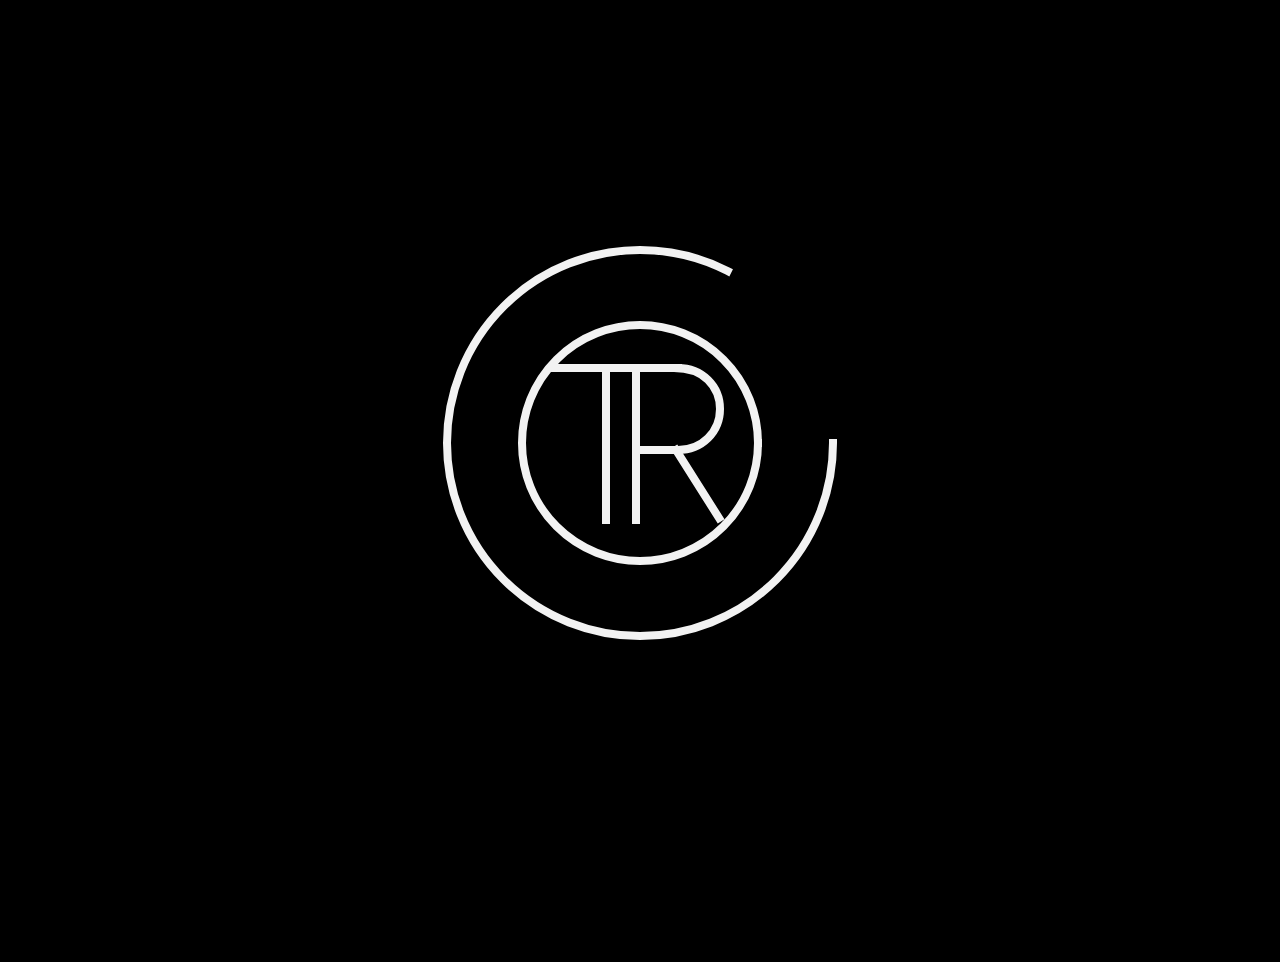
==== index2.html @ 8cea0809 "tmpests" ====
<!DOCTYPE html>
<html lang="en">
<head>
	<meta charset="UTF-8">
	<meta name="viewport" content="width=device-width, initial-scale=1.0">
	<title>TR Monogram Logo Animation</title>
	<style>
		body {
			background: #000;
			margin: 0;
			height: 100vh;
			display: flex;
			align-items: center;
			justify-content: center;
		}
		.logo-svg {
			opacity: 0;
			transform: scale(0.8);
			transition: opacity 1s ease, transform 1.2s cubic-bezier(.68,-0.55,.27,1.55);
		}
		.logo-svg.visible {
			opacity: 1;
			transform: scale(1);
		}
		.logo-svg g > * {
			stroke-dasharray: 1000;
			stroke-dashoffset: 1000;
		}
		.logo-svg.visible g > * {
			animation: draw 5s forwards;
		}
		.logo-svg.pulse {
			animation: pulse 3.5s ease-in-out infinite;
			filter: drop-shadow(0 0 12px #F2F2F2) drop-shadow(0 0 24px #F2F2F2);
		}
		@keyframes draw {
			to {
				stroke-dashoffset: 0;
			}
		}
		@keyframes pulse {
			0% {
				transform: scale(1);
				filter: drop-shadow(0 0 12px #F2F2F2) drop-shadow(0 0 24px #F2F2F2);
			}
			50% {
				transform: scale(1.04);
				filter: drop-shadow(0 0 20px #F2F2F2) drop-shadow(0 0 40px #F2F2F2);
			}
			100% {
				transform: scale(1);
				filter: drop-shadow(0 0 12px #F2F2F2) drop-shadow(0 0 24px #F2F2F2);
			}
		}
	</style>
</head>
<body>
	<svg class="logo-svg" xmlns="http://www.w3.org/2000/svg" viewBox="0 0 1024 1024" width="1024" height="1024" role="img" aria-label="TR circular monogram logo">
		<!-- Transparent background: removed rect -->
		<g fill="none" stroke="#F2F2F2" stroke-linecap="square" stroke-linejoin="round">
			<circle cx="512" cy="505" r="193" stroke-width="8"/>
			<circle cx="512" cy="505" r="118" stroke-width="8"/>

			<!-- T -->
			<path d="M 427 430 L 510 430" stroke-width="8"/>
			<path d="M 478 430 L 478 582" stroke-width="8"/>

			<!-- R -->
			<path d="M 508 430 L 508 582" stroke-width="8"/>
			<path d="M 508 430 L 550 430" stroke-width="8"/>
			<path d="M 550 430
							 C 574 430, 592 448, 592 471
							 C 592 494, 574 512, 550 512
							 L 508 512" stroke-width="8"/>
			<path d="M 548 512 L 591 580" stroke-width="8"/>
		</g>
	</svg>
	<script>
		window.addEventListener('DOMContentLoaded', () => {
			const svg = document.querySelector('.logo-svg');
			setTimeout(() => {
				svg.classList.add('visible');
				// Wait for the draw animation to finish (5s)
				setTimeout(() => {
					svg.classList.add('pulse');
				}, 5000);
			}, 300);
		});
	</script>
</body>
</html>
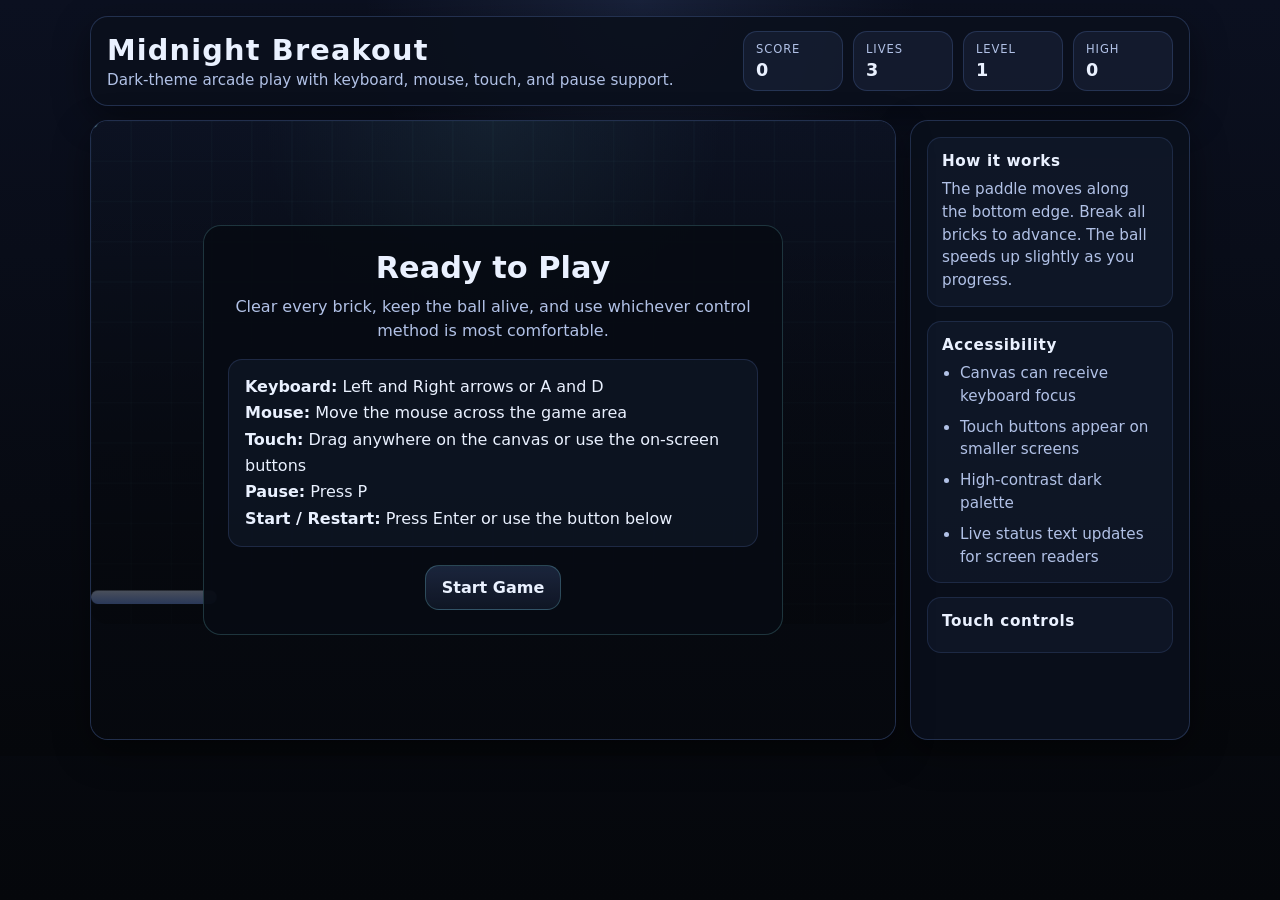
==== commit 24cac429: "breakout 1s" ====
--- a/index2.html
+++ b/index2.html
@@ -1,91 +1,894 @@
 <!DOCTYPE html>
 <html lang="en">
 <head>
-	<meta charset="UTF-8">
-	<meta name="viewport" content="width=device-width, initial-scale=1.0">
-	<title>TR Monogram Logo Animation</title>
-	<style>
-		body {
-			background: #000;
-			margin: 0;
-			height: 100vh;
-			display: flex;
-			align-items: center;
-			justify-content: center;
-		}
-		.logo-svg {
-			opacity: 0;
-			transform: scale(0.8);
-			transition: opacity 1s ease, transform 1.2s cubic-bezier(.68,-0.55,.27,1.55);
-		}
-		.logo-svg.visible {
-			opacity: 1;
-			transform: scale(1);
-		}
-		.logo-svg g > * {
-			stroke-dasharray: 1000;
-			stroke-dashoffset: 1000;
-		}
-		.logo-svg.visible g > * {
-			animation: draw 5s forwards;
-		}
-		.logo-svg.pulse {
-			animation: pulse 3.5s ease-in-out infinite;
-			filter: drop-shadow(0 0 12px #F2F2F2) drop-shadow(0 0 24px #F2F2F2);
-		}
-		@keyframes draw {
-			to {
-				stroke-dashoffset: 0;
-			}
-		}
-		@keyframes pulse {
-			0% {
-				transform: scale(1);
-				filter: drop-shadow(0 0 12px #F2F2F2) drop-shadow(0 0 24px #F2F2F2);
-			}
-			50% {
-				transform: scale(1.04);
-				filter: drop-shadow(0 0 20px #F2F2F2) drop-shadow(0 0 40px #F2F2F2);
-			}
-			100% {
-				transform: scale(1);
-				filter: drop-shadow(0 0 12px #F2F2F2) drop-shadow(0 0 24px #F2F2F2);
-			}
-		}
-	</style>
+  <meta charset="UTF-8" />
+  <meta name="viewport" content="width=device-width, initial-scale=1.0, viewport-fit=cover" />
+  <title>Midnight Breakout</title>
+  <style>
+    :root {
+      --bg: #05070b;
+      --bg-2: #0b1020;
+      --panel: rgba(10, 16, 28, 0.9);
+      --panel-border: rgba(122, 162, 255, 0.22);
+      --text: #eaf1ff;
+      --muted: #b1c1e6;
+      --accent: #7aa2ff;
+      --accent-2: #8af7ff;
+      --success: #83f2a3;
+      --warning: #ffd166;
+      --danger: #ff7b91;
+      --brick-1: #7aa2ff;
+      --brick-2: #9b8cff;
+      --brick-3: #59d7ff;
+      --brick-4: #7ff2c4;
+      --shadow: 0 12px 36px rgba(0, 0, 0, 0.42);
+      --radius: 18px;
+      --focus: 0 0 0 3px rgba(138, 247, 255, 0.3);
+    }
+
+    * { box-sizing: border-box; }
+
+    html, body {
+      margin: 0;
+      min-height: 100%;
+      background:
+        radial-gradient(circle at top, rgba(122, 162, 255, 0.12), transparent 28%),
+        linear-gradient(180deg, var(--bg-2), var(--bg));
+      color: var(--text);
+      font-family: Inter, system-ui, -apple-system, BlinkMacSystemFont, "Segoe UI", sans-serif;
+    }
+
+    body {
+      display: grid;
+      place-items: center;
+      padding: 16px;
+    }
+
+    .app {
+      width: min(100%, 1100px);
+      display: grid;
+      gap: 14px;
+    }
+
+    .topbar {
+      display: flex;
+      flex-wrap: wrap;
+      align-items: center;
+      justify-content: space-between;
+      gap: 12px;
+      padding: 14px 16px;
+      background: var(--panel);
+      border: 1px solid var(--panel-border);
+      border-radius: var(--radius);
+      box-shadow: var(--shadow);
+    }
+
+    .title-wrap h1 {
+      margin: 0;
+      font-size: clamp(1.25rem, 1rem + 1vw, 2rem);
+      letter-spacing: 0.04em;
+    }
+
+    .title-wrap p {
+      margin: 4px 0 0;
+      color: var(--muted);
+      font-size: 0.95rem;
+    }
+
+    .stats {
+      display: flex;
+      flex-wrap: wrap;
+      gap: 10px;
+      align-items: center;
+    }
+
+    .stat {
+      min-width: 100px;
+      padding: 10px 12px;
+      background: rgba(122, 162, 255, 0.08);
+      border: 1px solid rgba(122, 162, 255, 0.18);
+      border-radius: 14px;
+    }
+
+    .stat-label {
+      display: block;
+      color: var(--muted);
+      font-size: 0.72rem;
+      text-transform: uppercase;
+      letter-spacing: 0.08em;
+      margin-bottom: 4px;
+    }
+
+    .stat-value {
+      font-size: 1.1rem;
+      font-weight: 700;
+    }
+
+    .game-shell {
+      display: grid;
+      grid-template-columns: minmax(0, 1fr) 280px;
+      gap: 14px;
+    }
+
+    .play-area,
+    .side-panel {
+      background: var(--panel);
+      border: 1px solid var(--panel-border);
+      border-radius: var(--radius);
+      box-shadow: var(--shadow);
+    }
+
+    .play-area {
+      position: relative;
+      overflow: hidden;
+      min-height: 620px;
+    }
+
+    canvas {
+      display: block;
+      width: 100%;
+      height: auto;
+      aspect-ratio: 16 / 10;
+      background:
+        radial-gradient(circle at 50% 0%, rgba(138, 247, 255, 0.08), transparent 36%),
+        linear-gradient(180deg, #0e1528 0%, #060911 100%);
+      touch-action: none;
+      border-radius: calc(var(--radius) - 2px);
+      outline: none;
+    }
+
+    .overlay {
+      position: absolute;
+      inset: 0;
+      display: grid;
+      place-items: center;
+      padding: 24px;
+      background: linear-gradient(180deg, rgba(5, 7, 11, 0.2), rgba(5, 7, 11, 0.82));
+      transition: opacity 160ms ease;
+    }
+
+    .overlay.hidden {
+      opacity: 0;
+      pointer-events: none;
+    }
+
+    .dialog {
+      width: min(100%, 580px);
+      padding: 24px;
+      border-radius: 18px;
+      background: rgba(7, 11, 20, 0.94);
+      border: 1px solid rgba(138, 247, 255, 0.18);
+      text-align: center;
+    }
+
+    .dialog h2 {
+      margin: 0 0 10px;
+      font-size: clamp(1.4rem, 1.1rem + 1vw, 2.2rem);
+    }
+
+    .dialog p {
+      margin: 0 0 16px;
+      color: var(--muted);
+      line-height: 1.5;
+    }
+
+    .controls-list {
+      margin: 0 0 18px;
+      padding: 14px 16px;
+      list-style: none;
+      text-align: left;
+      background: rgba(122, 162, 255, 0.06);
+      border: 1px solid rgba(122, 162, 255, 0.16);
+      border-radius: 14px;
+      color: var(--text);
+      line-height: 1.65;
+    }
+
+    button,
+    .touch-btn {
+      appearance: none;
+      border: 1px solid rgba(138, 247, 255, 0.22);
+      background: linear-gradient(180deg, rgba(122, 162, 255, 0.18), rgba(122, 162, 255, 0.08));
+      color: var(--text);
+      border-radius: 14px;
+      padding: 12px 16px;
+      font: inherit;
+      font-weight: 700;
+      cursor: pointer;
+      transition: transform 120ms ease, box-shadow 120ms ease, border-color 120ms ease;
+    }
+
+    button:hover,
+    .touch-btn:hover {
+      transform: translateY(-1px);
+      box-shadow: 0 10px 24px rgba(122, 162, 255, 0.15);
+    }
+
+    button:focus-visible,
+    .touch-btn:focus-visible,
+    canvas:focus-visible {
+      outline: none;
+      box-shadow: var(--focus);
+      border-color: rgba(138, 247, 255, 0.65);
+    }
+
+    .side-panel {
+      padding: 16px;
+      display: grid;
+      align-content: start;
+      gap: 14px;
+    }
+
+    .side-panel section {
+      padding: 14px;
+      border-radius: 14px;
+      background: rgba(122, 162, 255, 0.05);
+      border: 1px solid rgba(122, 162, 255, 0.14);
+    }
+
+    .side-panel h3 {
+      margin: 0 0 8px;
+      font-size: 0.95rem;
+      letter-spacing: 0.04em;
+    }
+
+    .side-panel p,
+    .side-panel li {
+      margin: 0;
+      color: var(--muted);
+      line-height: 1.5;
+      font-size: 0.95rem;
+    }
+
+    .side-panel ul {
+      margin: 0;
+      padding-left: 18px;
+      display: grid;
+      gap: 8px;
+    }
+
+    .touch-controls {
+      display: none;
+      grid-template-columns: 1fr 1fr 1fr;
+      gap: 10px;
+    }
+
+    .touch-btn {
+      min-height: 58px;
+      user-select: none;
+      -webkit-user-select: none;
+      touch-action: manipulation;
+    }
+
+    .sr-only {
+      position: absolute;
+      width: 1px;
+      height: 1px;
+      padding: 0;
+      margin: -1px;
+      overflow: hidden;
+      clip: rect(0, 0, 0, 0);
+      white-space: nowrap;
+      border: 0;
+    }
+
+    @media (max-width: 920px) {
+      .game-shell {
+        grid-template-columns: 1fr;
+      }
+
+      .play-area {
+        min-height: auto;
+      }
+
+      .touch-controls {
+        display: grid;
+      }
+    }
+
+    @media (prefers-reduced-motion: reduce) {
+      *, *::before, *::after {
+        animation: none !important;
+        transition: none !important;
+        scroll-behavior: auto !important;
+      }
+    }
+  </style>
 </head>
 <body>
-	<svg class="logo-svg" xmlns="http://www.w3.org/2000/svg" viewBox="0 0 1024 1024" width="1024" height="1024" role="img" aria-label="TR circular monogram logo">
-		<!-- Transparent background: removed rect -->
-		<g fill="none" stroke="#F2F2F2" stroke-linecap="square" stroke-linejoin="round">
-			<circle cx="512" cy="505" r="193" stroke-width="8"/>
-			<circle cx="512" cy="505" r="118" stroke-width="8"/>
-
-			<!-- T -->
-			<path d="M 427 430 L 510 430" stroke-width="8"/>
-			<path d="M 478 430 L 478 582" stroke-width="8"/>
-
-			<!-- R -->
-			<path d="M 508 430 L 508 582" stroke-width="8"/>
-			<path d="M 508 430 L 550 430" stroke-width="8"/>
-			<path d="M 550 430
-							 C 574 430, 592 448, 592 471
-							 C 592 494, 574 512, 550 512
-							 L 508 512" stroke-width="8"/>
-			<path d="M 548 512 L 591 580" stroke-width="8"/>
-		</g>
-	</svg>
-	<script>
-		window.addEventListener('DOMContentLoaded', () => {
-			const svg = document.querySelector('.logo-svg');
-			setTimeout(() => {
-				svg.classList.add('visible');
-				// Wait for the draw animation to finish (5s)
-				setTimeout(() => {
-					svg.classList.add('pulse');
-				}, 5000);
-			}, 300);
-		});
-	</script>
+  <main class="app">
+    <header class="topbar">
+      <div class="title-wrap">
+        <h1>Midnight Breakout</h1>
+        <p>Dark-theme arcade play with keyboard, mouse, touch, and pause support.</p>
+      </div>
+      <div class="stats" aria-label="Game stats">
+        <div class="stat"><span class="stat-label">Score</span><span class="stat-value" id="score">0</span></div>
+        <div class="stat"><span class="stat-label">Lives</span><span class="stat-value" id="lives">3</span></div>
+        <div class="stat"><span class="stat-label">Level</span><span class="stat-value" id="level">1</span></div>
+        <div class="stat"><span class="stat-label">High</span><span class="stat-value" id="high">0</span></div>
+      </div>
+    </header>
+
+    <div class="game-shell">
+      <section class="play-area" aria-label="Game area">
+        <canvas id="game" width="960" height="600" tabindex="0" aria-describedby="gameStatus"></canvas>
+        <p id="gameStatus" class="sr-only" aria-live="polite">Game ready. Press start to begin.</p>
+
+        <div class="overlay" id="overlay">
+          <div class="dialog">
+            <h2 id="overlayTitle">Ready to Play</h2>
+            <p id="overlayText">Clear every brick, keep the ball alive, and use whichever control method is most comfortable.</p>
+            <ul class="controls-list">
+              <li><strong>Keyboard:</strong> Left and Right arrows or A and D</li>
+              <li><strong>Mouse:</strong> Move the mouse across the game area</li>
+              <li><strong>Touch:</strong> Drag anywhere on the canvas or use the on-screen buttons</li>
+              <li><strong>Pause:</strong> Press P</li>
+              <li><strong>Start / Restart:</strong> Press Enter or use the button below</li>
+            </ul>
+            <button id="startBtn" type="button">Start Game</button>
+          </div>
+        </div>
+      </section>
+
+      <aside class="side-panel">
+        <section>
+          <h3>How it works</h3>
+          <p>The paddle moves along the bottom edge. Break all bricks to advance. The ball speeds up slightly as you progress.</p>
+        </section>
+
+        <section>
+          <h3>Accessibility</h3>
+          <ul>
+            <li>Canvas can receive keyboard focus</li>
+            <li>Touch buttons appear on smaller screens</li>
+            <li>High-contrast dark palette</li>
+            <li>Live status text updates for screen readers</li>
+          </ul>
+        </section>
+
+        <section>
+          <h3>Touch controls</h3>
+          <div class="touch-controls">
+            <button class="touch-btn" id="touchLeft" type="button" aria-label="Move paddle left">◀ Left</button>
+            <button class="touch-btn" id="touchLaunch" type="button" aria-label="Launch ball or restart">● Launch</button>
+            <button class="touch-btn" id="touchRight" type="button" aria-label="Move paddle right">Right ▶</button>
+          </div>
+        </section>
+      </aside>
+    </div>
+  </main>
+
+  <script>
+    (() => {
+      const canvas = document.getElementById('game');
+      const ctx = canvas.getContext('2d');
+      const overlay = document.getElementById('overlay');
+      const overlayTitle = document.getElementById('overlayTitle');
+      const overlayText = document.getElementById('overlayText');
+      const startBtn = document.getElementById('startBtn');
+      const statusEl = document.getElementById('gameStatus');
+
+      const ui = {
+        score: document.getElementById('score'),
+        lives: document.getElementById('lives'),
+        level: document.getElementById('level'),
+        high: document.getElementById('high')
+      };
+
+      const touchButtons = {
+        left: document.getElementById('touchLeft'),
+        right: document.getElementById('touchRight'),
+        launch: document.getElementById('touchLaunch')
+      };
+
+      const state = {
+        running: false,
+        paused: false,
+        gameOver: false,
+        score: 0,
+        lives: 3,
+        level: 1,
+        high: Number(localStorage.getItem('midnight-breakout-high') || 0),
+        keys: new Set(),
+        touchLeft: false,
+        touchRight: false,
+        pointerActive: false,
+        pointerX: 0,
+        paddle: { x: 0, y: 560, w: 150, h: 16, speed: 10 },
+        ball: { x: 0, y: 0, r: 9, vx: 4.2, vy: -4.6, speedCap: 9.5, stuck: true },
+        bricks: [],
+        particles: []
+      };
+
+      const layout = {
+        width: canvas.width,
+        height: canvas.height,
+        brickRows: 6,
+        brickCols: 10,
+        brickGap: 10,
+        brickTop: 80,
+        brickSide: 36,
+        brickHeight: 24
+      };
+
+      function announce(message) {
+        statusEl.textContent = message;
+      }
+
+      function syncUI() {
+        ui.score.textContent = state.score;
+        ui.lives.textContent = state.lives;
+        ui.level.textContent = state.level;
+        ui.high.textContent = state.high;
+      }
+
+      function resetBall() {
+        state.ball.stuck = true;
+        state.ball.vx = (Math.random() > 0.5 ? 1 : -1) * (4 + state.level * 0.15);
+        state.ball.vy = -(4.8 + state.level * 0.2);
+        state.ball.x = state.paddle.x + state.paddle.w / 2;
+        state.ball.y = state.paddle.y - state.ball.r - 2;
+      }
+
+      function createBricks() {
+        const colors = ['var(--brick-1)', 'var(--brick-2)', 'var(--brick-3)', 'var(--brick-4)'];
+        const totalGap = (layout.brickCols - 1) * layout.brickGap;
+        const usableWidth = layout.width - layout.brickSide * 2 - totalGap;
+        const brickWidth = usableWidth / layout.brickCols;
+        state.bricks = [];
+
+        for (let row = 0; row < layout.brickRows; row++) {
+          for (let col = 0; col < layout.brickCols; col++) {
+            const durability = row < 2 && state.level > 1 ? 2 : 1;
+            state.bricks.push({
+              x: layout.brickSide + col * (brickWidth + layout.brickGap),
+              y: layout.brickTop + row * (layout.brickHeight + layout.brickGap),
+              w: brickWidth,
+              h: layout.brickHeight,
+              hp: durability,
+              maxHp: durability,
+              color: colors[row % colors.length]
+            });
+          }
+        }
+      }
+
+      function resetGame(full = true) {
+        state.running = true;
+        state.paused = false;
+        state.gameOver = false;
+        if (full) {
+          state.score = 0;
+          state.lives = 3;
+          state.level = 1;
+        }
+        state.paddle.w = Math.max(104, 150 - (state.level - 1) * 8);
+        state.paddle.x = (layout.width - state.paddle.w) / 2;
+        createBricks();
+        resetBall();
+        state.particles = [];
+        syncUI();
+        announce(`Level ${state.level}. Game started.`);
+      }
+
+      function showOverlay(title, text, buttonLabel = 'Start Game') {
+        overlayTitle.textContent = title;
+        overlayText.textContent = text;
+        startBtn.textContent = buttonLabel;
+        overlay.classList.remove('hidden');
+      }
+
+      function hideOverlay() {
+        overlay.classList.add('hidden');
+      }
+
+      function startGame() {
+        hideOverlay();
+        resetGame(true);
+        canvas.focus();
+      }
+
+      function launchBall() {
+        if (!state.running) return;
+        if (state.ball.stuck) {
+          state.ball.stuck = false;
+          announce('Ball launched.');
+        }
+      }
+
+      function loseLife() {
+        state.lives -= 1;
+        syncUI();
+
+        if (state.lives <= 0) {
+          state.running = false;
+          state.gameOver = true;
+          state.high = Math.max(state.high, state.score);
+          localStorage.setItem('midnight-breakout-high', String(state.high));
+          syncUI();
+          showOverlay('Game Over', `Final score: ${state.score}. Press Enter or use the button to play again.`, 'Restart');
+          announce(`Game over. Final score ${state.score}.`);
+          return;
+        }
+
+        resetBall();
+        announce(`Life lost. ${state.lives} lives remaining.`);
+      }
+
+      function nextLevel() {
+        state.level += 1;
+        state.score += 250;
+        state.high = Math.max(state.high, state.score);
+        localStorage.setItem('midnight-breakout-high', String(state.high));
+        syncUI();
+        resetGame(false);
+        announce(`Level ${state.level}.`);
+      }
+
+      function addParticles(x, y, color, amount = 10) {
+        for (let i = 0; i < amount; i++) {
+          const angle = Math.random() * Math.PI * 2;
+          const speed = 1 + Math.random() * 2.5;
+          state.particles.push({
+            x,
+            y,
+            vx: Math.cos(angle) * speed,
+            vy: Math.sin(angle) * speed,
+            life: 18 + Math.random() * 16,
+            maxLife: 34,
+            size: 2 + Math.random() * 2,
+            color
+          });
+        }
+      }
+
+      function clamp(value, min, max) {
+        return Math.max(min, Math.min(max, value));
+      }
+
+      function updatePaddle(dt) {
+        const move = state.paddle.speed * dt;
+        const moveLeft = state.keys.has('ArrowLeft') || state.keys.has('a') || state.keys.has('A') || state.touchLeft;
+        const moveRight = state.keys.has('ArrowRight') || state.keys.has('d') || state.keys.has('D') || state.touchRight;
+
+        if (state.pointerActive) {
+          state.paddle.x = clamp(state.pointerX - state.paddle.w / 2, 0, layout.width - state.paddle.w);
+        } else {
+          if (moveLeft) state.paddle.x -= move;
+          if (moveRight) state.paddle.x += move;
+          state.paddle.x = clamp(state.paddle.x, 0, layout.width - state.paddle.w);
+        }
+
+        if (state.ball.stuck) {
+          state.ball.x = state.paddle.x + state.paddle.w / 2;
+          state.ball.y = state.paddle.y - state.ball.r - 2;
+        }
+      }
+
+      function updateBall(dt) {
+        if (state.ball.stuck) return;
+
+        state.ball.x += state.ball.vx * dt;
+        state.ball.y += state.ball.vy * dt;
+
+        if (state.ball.x - state.ball.r <= 0) {
+          state.ball.x = state.ball.r;
+          state.ball.vx *= -1;
+        }
+        if (state.ball.x + state.ball.r >= layout.width) {
+          state.ball.x = layout.width - state.ball.r;
+          state.ball.vx *= -1;
+        }
+        if (state.ball.y - state.ball.r <= 0) {
+          state.ball.y = state.ball.r;
+          state.ball.vy *= -1;
+        }
+
+        if (state.ball.y - state.ball.r > layout.height) {
+          loseLife();
+          return;
+        }
+
+        const p = state.paddle;
+        const withinPaddleX = state.ball.x >= p.x && state.ball.x <= p.x + p.w;
+        const hitsPaddleY = state.ball.y + state.ball.r >= p.y && state.ball.y - state.ball.r <= p.y + p.h;
+
+        if (withinPaddleX && hitsPaddleY && state.ball.vy > 0) {
+          const relative = (state.ball.x - (p.x + p.w / 2)) / (p.w / 2);
+          state.ball.y = p.y - state.ball.r;
+          state.ball.vx = relative * 6.8;
+          state.ball.vy = -Math.abs(state.ball.vy);
+          const speed = Math.min(state.ball.speedCap + state.level * 0.45, 11.5);
+          const mag = Math.hypot(state.ball.vx, state.ball.vy);
+          state.ball.vx = (state.ball.vx / mag) * speed;
+          state.ball.vy = (state.ball.vy / mag) * speed;
+        }
+
+        for (const brick of state.bricks) {
+          if (brick.hp <= 0) continue;
+          const closestX = clamp(state.ball.x, brick.x, brick.x + brick.w);
+          const closestY = clamp(state.ball.y, brick.y, brick.y + brick.h);
+          const dx = state.ball.x - closestX;
+          const dy = state.ball.y - closestY;
+
+          if (dx * dx + dy * dy <= state.ball.r * state.ball.r) {
+            const overlapLeft = Math.abs((state.ball.x + state.ball.r) - brick.x);
+            const overlapRight = Math.abs((brick.x + brick.w) - (state.ball.x - state.ball.r));
+            const overlapTop = Math.abs((state.ball.y + state.ball.r) - brick.y);
+            const overlapBottom = Math.abs((brick.y + brick.h) - (state.ball.y - state.ball.r));
+            const minOverlap = Math.min(overlapLeft, overlapRight, overlapTop, overlapBottom);
+
+            if (minOverlap === overlapLeft || minOverlap === overlapRight) {
+              state.ball.vx *= -1;
+            } else {
+              state.ball.vy *= -1;
+            }
+
+            brick.hp -= 1;
+            state.score += brick.hp <= 0 ? 100 : 40;
+            state.high = Math.max(state.high, state.score);
+            localStorage.setItem('midnight-breakout-high', String(state.high));
+            addParticles(state.ball.x, state.ball.y, resolveCssVar(brick.color), brick.hp <= 0 ? 12 : 6);
+            syncUI();
+            break;
+          }
+        }
+
+        if (state.bricks.every(brick => brick.hp <= 0)) {
+          nextLevel();
+        }
+      }
+
+      function updateParticles(dt) {
+        for (const p of state.particles) {
+          p.x += p.vx * dt;
+          p.y += p.vy * dt;
+          p.vx *= 0.985;
+          p.vy *= 0.985;
+          p.life -= dt;
+        }
+        state.particles = state.particles.filter(p => p.life > 0);
+      }
+
+      function resolveCssVar(value) {
+        if (!value.startsWith('var(')) return value;
+        const name = value.replace('var(', '').replace(')', '').trim();
+        return getComputedStyle(document.documentElement).getPropertyValue(name).trim() || '#ffffff';
+      }
+
+      function drawBackgroundGrid() {
+        ctx.save();
+        ctx.strokeStyle = 'rgba(138, 247, 255, 0.06)';
+        ctx.lineWidth = 1;
+        for (let x = 0; x <= layout.width; x += 48) {
+          ctx.beginPath();
+          ctx.moveTo(x, 0);
+          ctx.lineTo(x, layout.height);
+          ctx.stroke();
+        }
+        for (let y = 0; y <= layout.height; y += 48) {
+          ctx.beginPath();
+          ctx.moveTo(0, y);
+          ctx.lineTo(layout.width, y);
+          ctx.stroke();
+        }
+        ctx.restore();
+      }
+
+      function drawBricks() {
+        for (const brick of state.bricks) {
+          if (brick.hp <= 0) continue;
+          const color = resolveCssVar(brick.color);
+          ctx.save();
+          ctx.fillStyle = color;
+          ctx.globalAlpha = brick.hp === 2 ? 0.95 : 0.82;
+          ctx.fillRect(brick.x, brick.y, brick.w, brick.h);
+          ctx.strokeStyle = 'rgba(255,255,255,0.22)';
+          ctx.lineWidth = 1.4;
+          ctx.strokeRect(brick.x + 0.5, brick.y + 0.5, brick.w - 1, brick.h - 1);
+          if (brick.hp > 1) {
+            ctx.strokeStyle = 'rgba(255,255,255,0.45)';
+            ctx.beginPath();
+            ctx.moveTo(brick.x + 8, brick.y + brick.h / 2);
+            ctx.lineTo(brick.x + brick.w - 8, brick.y + brick.h / 2);
+            ctx.stroke();
+          }
+          ctx.restore();
+        }
+      }
+
+      function drawPaddle() {
+        const p = state.paddle;
+        const gradient = ctx.createLinearGradient(p.x, p.y, p.x, p.y + p.h);
+        gradient.addColorStop(0, '#d7e5ff');
+        gradient.addColorStop(1, '#7aa2ff');
+        ctx.save();
+        ctx.fillStyle = gradient;
+        roundRect(ctx, p.x, p.y, p.w, p.h, 10, true, false);
+        ctx.restore();
+      }
+
+      function drawBall() {
+        const b = state.ball;
+        ctx.save();
+        const gradient = ctx.createRadialGradient(b.x - 2, b.y - 2, 2, b.x, b.y, b.r + 4);
+        gradient.addColorStop(0, '#ffffff');
+        gradient.addColorStop(1, '#8af7ff');
+        ctx.fillStyle = gradient;
+        ctx.beginPath();
+        ctx.arc(b.x, b.y, b.r, 0, Math.PI * 2);
+        ctx.fill();
+        ctx.restore();
+      }
+
+      function drawParticles() {
+        for (const p of state.particles) {
+          ctx.save();
+          ctx.globalAlpha = Math.max(0, p.life / p.maxLife);
+          ctx.fillStyle = p.color;
+          ctx.fillRect(p.x, p.y, p.size, p.size);
+          ctx.restore();
+        }
+      }
+
+      function drawPaused() {
+        if (!state.paused || !state.running) return;
+        ctx.save();
+        ctx.fillStyle = 'rgba(5, 7, 11, 0.55)';
+        ctx.fillRect(0, 0, layout.width, layout.height);
+        ctx.fillStyle = '#eaf1ff';
+        ctx.font = '700 34px Inter, sans-serif';
+        ctx.textAlign = 'center';
+        ctx.fillText('Paused', layout.width / 2, layout.height / 2);
+        ctx.font = '400 18px Inter, sans-serif';
+        ctx.fillText('Press P to resume', layout.width / 2, layout.height / 2 + 34);
+        ctx.restore();
+      }
+
+      function roundRect(context, x, y, w, h, r, fill, stroke) {
+        const radius = Math.min(r, w / 2, h / 2);
+        context.beginPath();
+        context.moveTo(x + radius, y);
+        context.arcTo(x + w, y, x + w, y + h, radius);
+        context.arcTo(x + w, y + h, x, y + h, radius);
+        context.arcTo(x, y + h, x, y, radius);
+        context.arcTo(x, y, x + w, y, radius);
+        context.closePath();
+        if (fill) context.fill();
+        if (stroke) context.stroke();
+      }
+
+      function render() {
+        ctx.clearRect(0, 0, layout.width, layout.height);
+        drawBackgroundGrid();
+        drawBricks();
+        drawPaddle();
+        drawBall();
+        drawParticles();
+        drawPaused();
+      }
+
+      function update(dt) {
+        if (!state.running || state.paused || state.gameOver) return;
+        updatePaddle(dt);
+        updateBall(dt);
+        updateParticles(dt);
+      }
+
+      let lastTime = performance.now();
+      function frame(now) {
+        const dt = Math.min((now - lastTime) / 16.6667, 2.2);
+        lastTime = now;
+        update(dt);
+        render();
+        requestAnimationFrame(frame);
+      }
+
+      function pointerToCanvasX(event) {
+        const rect = canvas.getBoundingClientRect();
+        const clientX = event.clientX ?? (event.touches && event.touches[0] && event.touches[0].clientX) ?? 0;
+        return ((clientX - rect.left) / rect.width) * layout.width;
+      }
+
+      canvas.addEventListener('mousemove', (event) => {
+        state.pointerActive = true;
+        state.pointerX = pointerToCanvasX(event);
+      });
+
+      canvas.addEventListener('mouseleave', () => {
+        state.pointerActive = false;
+      });
+
+      canvas.addEventListener('mousedown', (event) => {
+        state.pointerActive = true;
+        state.pointerX = pointerToCanvasX(event);
+        if (!state.running && !overlay.classList.contains('hidden')) return;
+        launchBall();
+        canvas.focus();
+      });
+
+      canvas.addEventListener('touchstart', (event) => {
+        event.preventDefault();
+        state.pointerActive = true;
+        state.pointerX = pointerToCanvasX(event);
+        if (state.running) launchBall();
+        canvas.focus();
+      }, { passive: false });
+
+      canvas.addEventListener('touchmove', (event) => {
+        event.preventDefault();
+        state.pointerActive = true;
+        state.pointerX = pointerToCanvasX(event);
+      }, { passive: false });
+
+      canvas.addEventListener('touchend', () => {
+        state.pointerActive = false;
+      });
+
+      window.addEventListener('keydown', (event) => {
+        const key = event.key;
+        if (['ArrowLeft', 'ArrowRight', 'a', 'A', 'd', 'D', 'Enter', ' ', 'p', 'P'].includes(key)) {
+          event.preventDefault();
+        }
+
+        if ((key === 'Enter') && overlay && !overlay.classList.contains('hidden')) {
+          startGame();
+          return;
+        }
+
+        if (key === ' ' && state.running) {
+          launchBall();
+        }
+
+        if ((key === 'p' || key === 'P') && state.running) {
+          state.paused = !state.paused;
+          announce(state.paused ? 'Game paused.' : 'Game resumed.');
+        }
+
+        state.keys.add(key);
+      });
+
+      window.addEventListener('keyup', (event) => {
+        state.keys.delete(event.key);
+      });
+
+      function bindHoldButton(element, setter) {
+        const start = (event) => {
+          event.preventDefault();
+          setter(true);
+          canvas.focus();
+        };
+        const end = (event) => {
+          event.preventDefault();
+          setter(false);
+        };
+        element.addEventListener('mousedown', start);
+        element.addEventListener('mouseup', end);
+        element.addEventListener('mouseleave', end);
+        element.addEventListener('touchstart', start, { passive: false });
+        element.addEventListener('touchend', end, { passive: false });
+        element.addEventListener('touchcancel', end, { passive: false });
+      }
+
+      bindHoldButton(touchButtons.left, (active) => { state.touchLeft = active; });
+      bindHoldButton(touchButtons.right, (active) => { state.touchRight = active; });
+      touchButtons.launch.addEventListener('click', () => {
+        if (!state.running && !overlay.classList.contains('hidden')) {
+          startGame();
+        } else {
+          launchBall();
+        }
+        canvas.focus();
+      });
+
+      startBtn.addEventListener('click', startGame);
+
+      syncUI();
+      showOverlay('Ready to Play', 'Clear every brick, keep the ball alive, and use whichever control method is most comfortable.', 'Start Game');
+      render();
+      requestAnimationFrame(frame);
+    })();
+  </script>
 </body>
 </html>
